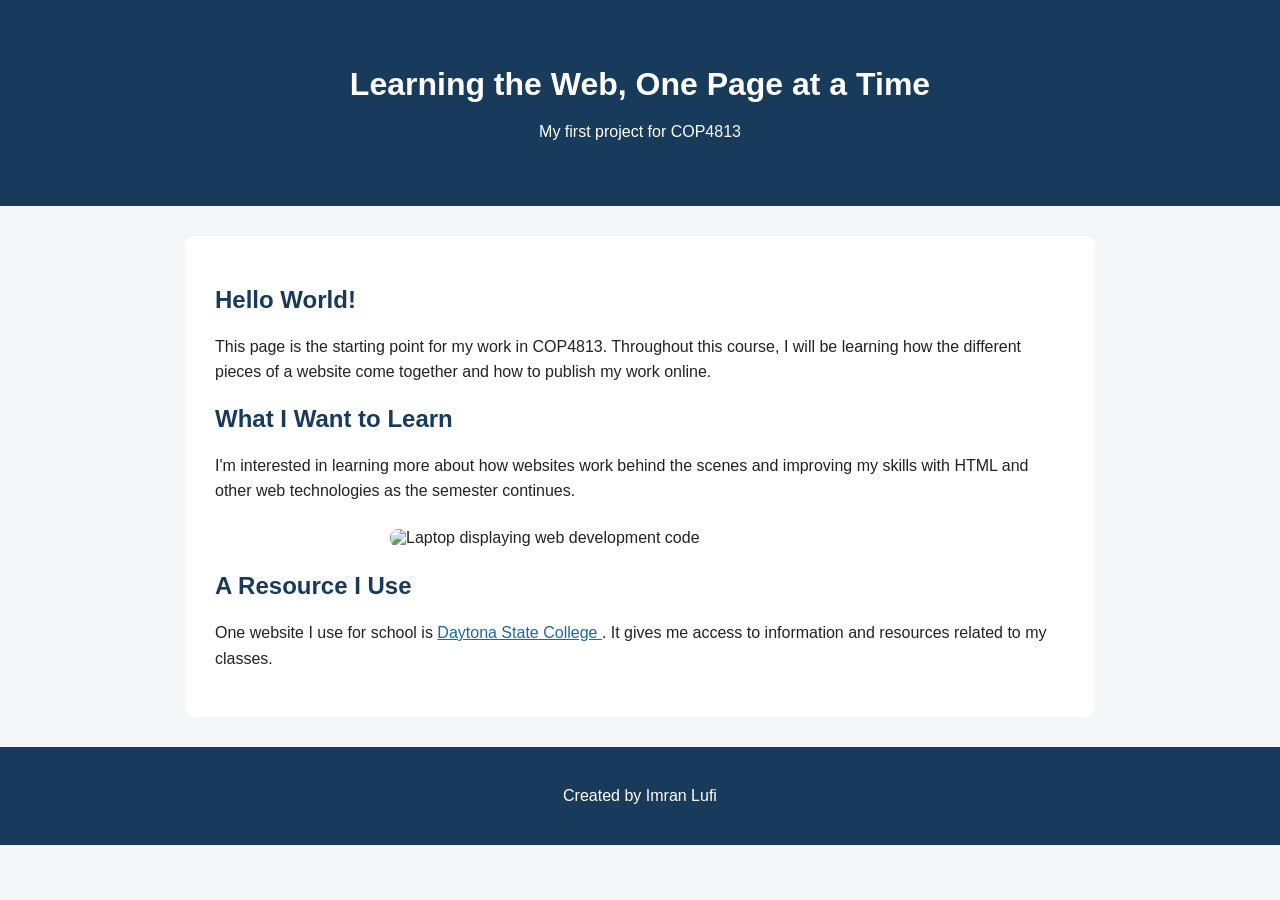
==== index.html @ f6a02bbb "Initial website" ====
<!DOCTYPE html>
<html lang="en">

<head>
    <meta charset="UTF-8">
    <meta name="viewport" content="width=device-width, initial-scale=1.0">

    <title>Imran's COP4813 Website</title>

    <style>
        body {
            font-family: Arial, sans-serif;
            background-color: #f4f6f8;
            color: #222;
            margin: 0;
        }

        header {
            background-color: #183b5b;
            color: white;
            text-align: center;
            padding: 45px 20px;
        }

        header h1 {
            margin-bottom: 8px;
        }

        main {
            max-width: 850px;
            margin: 30px auto;
            background-color: white;
            padding: 30px;
            border-radius: 10px;
        }

        h2 {
            color: #183b5b;
        }

        p {
            line-height: 1.6;
        }

        .web-image {
            display: block;
            width: 100%;
            max-width: 500px;
            margin: 25px auto;
            border-radius: 8px;
        }

        a {
            color: #1769aa;
        }

        footer {
            text-align: center;
            padding: 20px;
            margin-top: 30px;
            background-color: #183b5b;
            color: white;
        }
    </style>
</head>

<body>

    <header>
        <h1>Learning the Web, One Page at a Time</h1>
        <p>My first project for COP4813</p>
    </header>

    <main>

        <h2>Hello World!</h2>

        <p>
            This page is the starting point for my work in COP4813.
            Throughout this course, I will be learning how the different
            pieces of a website come together and how to publish my work online.
        </p>

        <h2>What I Want to Learn</h2>

        <p>
            I'm interested in learning more about how websites work behind
            the scenes and improving my skills with HTML and other web
            technologies as the semester continues.
        </p>

        <img
            class="web-image"
            src="https://images.unsplash.com/photo-1498050108023-c5249f4df085"
            alt="Laptop displaying web development code">

        <h2>A Resource I Use</h2>

        <p>
            One website I use for school is
            <a href="https://www.daytonastate.edu/" target="_blank">
                Daytona State College
            </a>.
            It gives me access to information and resources related to my classes.
        </p>

    </main>

    <footer>
        <p>Created by Imran Lufi</p>
    </footer>

</body>

</html>
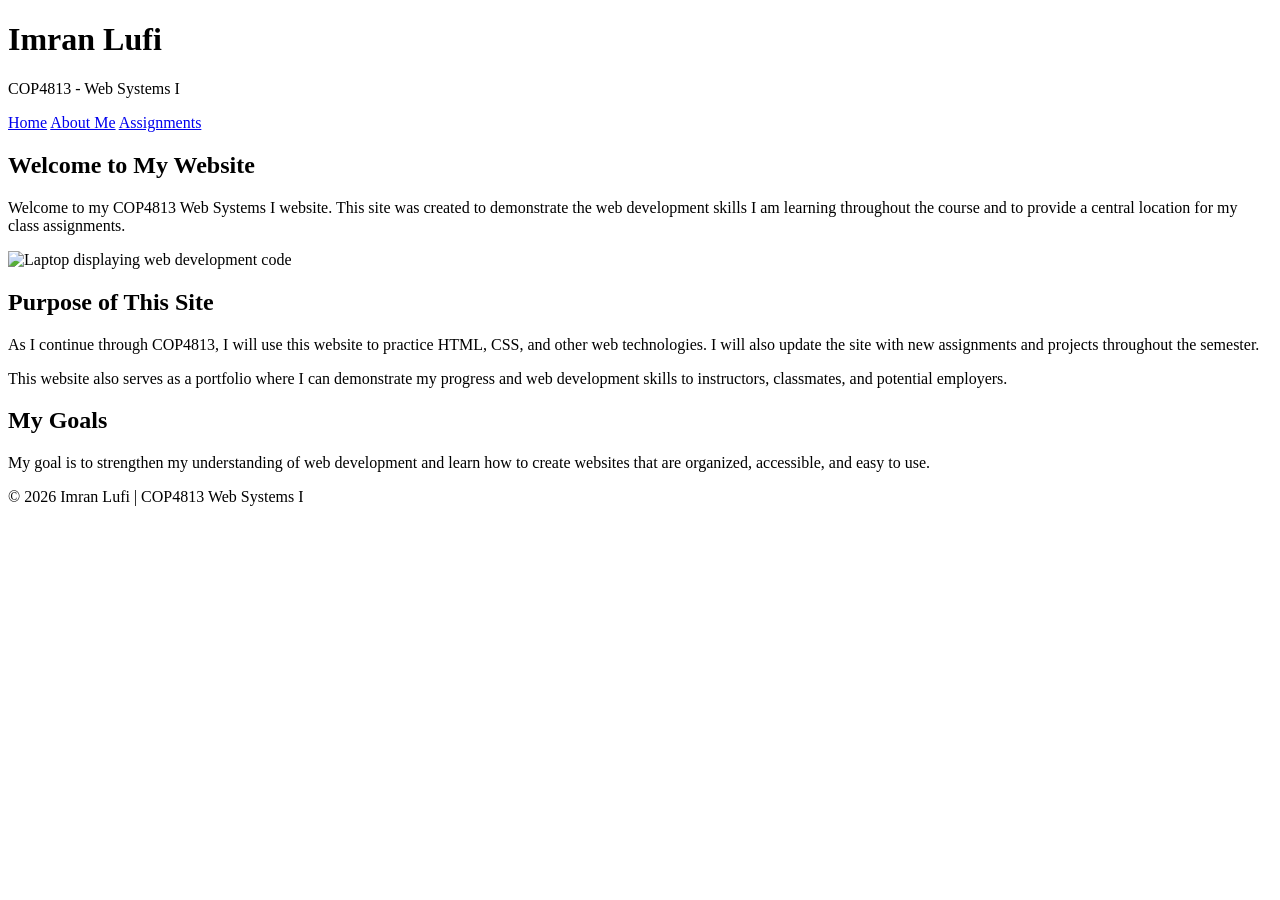
==== commit 21b655e3: "Update homepage for Assignment 2" ====
--- a/index.html
+++ b/index.html
@@ -4,112 +4,73 @@
 <head>
     <meta charset="UTF-8">
     <meta name="viewport" content="width=device-width, initial-scale=1.0">
-
-    <title>Imran's COP4813 Website</title>
-
-    <style>
-        body {
-            font-family: Arial, sans-serif;
-            background-color: #f4f6f8;
-            color: #222;
-            margin: 0;
-        }
-
-        header {
-            background-color: #183b5b;
-            color: white;
-            text-align: center;
-            padding: 45px 20px;
-        }
-
-        header h1 {
-            margin-bottom: 8px;
-        }
-
-        main {
-            max-width: 850px;
-            margin: 30px auto;
-            background-color: white;
-            padding: 30px;
-            border-radius: 10px;
-        }
-
-        h2 {
-            color: #183b5b;
-        }
-
-        p {
-            line-height: 1.6;
-        }
-
-        .web-image {
-            display: block;
-            width: 100%;
-            max-width: 500px;
-            margin: 25px auto;
-            border-radius: 8px;
-        }
-
-        a {
-            color: #1769aa;
-        }
-
-        footer {
-            text-align: center;
-            padding: 20px;
-            margin-top: 30px;
-            background-color: #183b5b;
-            color: white;
-        }
-    </style>
+    <meta name="description" content="Imran Lufi's COP4813 Web Systems I portfolio and course assignments.">
+    <title>Imran Lufi | COP4813</title>
+    <link rel="stylesheet" href="styles.css">
 </head>
 
 <body>
 
     <header>
-        <h1>Learning the Web, One Page at a Time</h1>
-        <p>My first project for COP4813</p>
+        <h1>Imran Lufi</h1>
+        <p>COP4813 - Web Systems I</p>
     </header>
 
+    <nav aria-label="Main navigation">
+        <a href="index.html">Home</a>
+        <a href="about.html">About Me</a>
+        <a href="assignments.html">Assignments</a>
+    </nav>
+
     <main>
+        <section>
+            <h2>Welcome to My Website</h2>
 
-        <h2>Hello World!</h2>
+            <p>
+                Welcome to my COP4813 Web Systems I website. This site was
+                created to demonstrate the web development skills I am learning
+                throughout the course and to provide a central location for my
+                class assignments.
+            </p>
 
-        <p>
-            This page is the starting point for my work in COP4813.
-            Throughout this course, I will be learning how the different
-            pieces of a website come together and how to publish my work online.
-        </p>
+            <img
+                class="web-image"
+                src="https://images.unsplash.com/photo-1498050108023-c5249f4df085"
+                alt="Laptop displaying web development code">
+        </section>
 
-        <h2>What I Want to Learn</h2>
+        <section>
+            <h2>Purpose of This Site</h2>
 
-        <p>
-            I'm interested in learning more about how websites work behind
-            the scenes and improving my skills with HTML and other web
-            technologies as the semester continues.
-        </p>
+            <p>
+                As I continue through COP4813, I will use this website to
+                practice HTML, CSS, and other web technologies. I will also
+                update the site with new assignments and projects throughout
+                the semester.
+            </p>
 
-        <img
-            class="web-image"
-            src="https://images.unsplash.com/photo-1498050108023-c5249f4df085"
-            alt="Laptop displaying web development code">
+            <p>
+                This website also serves as a portfolio where I can demonstrate
+                my progress and web development skills to instructors,
+                classmates, and potential employers.
+            </p>
+        </section>
 
-        <h2>A Resource I Use</h2>
+        <section>
+            <h2>My Goals</h2>
 
-        <p>
-            One website I use for school is
-            <a href="https://www.daytonastate.edu/" target="_blank">
-                Daytona State College
-            </a>.
-            It gives me access to information and resources related to my classes.
-        </p>
-
+            <p>
+                My goal is to strengthen my understanding of web development
+                and learn how to create websites that are organized,
+                accessible, and easy to use.
+            </p>
+        </section>
     </main>
 
     <footer>
-        <p>Created by Imran Lufi</p>
+        <p>&copy; 2026 Imran Lufi | COP4813 Web Systems I</p>
     </footer>
 
 </body>
 
-</html>+</html>
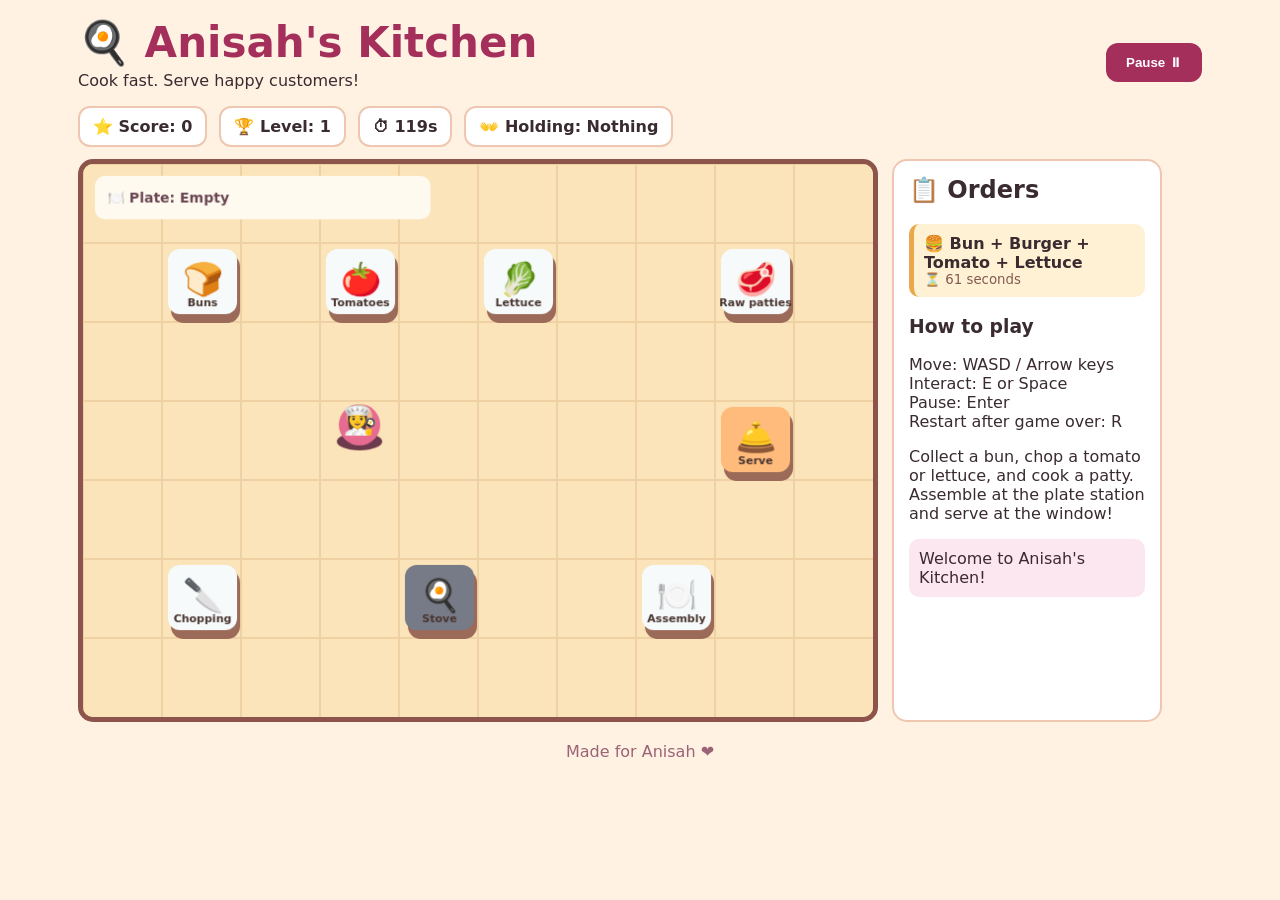
==== commit 04ea9df3: "Add files via upload" ====
--- a/index.html
+++ b/index.html
@@ -1,76 +1 @@
-<!DOCTYPE html>
-<html lang="en">
-
-<head>
-    <meta charset="UTF-8">
-    <meta name="viewport" content="width=device-width, initial-scale=1.0">
-    <meta name="description" content="Imran Lufi's COP4813 Web Systems I portfolio and course assignments.">
-    <title>Imran Lufi | COP4813</title>
-    <link rel="stylesheet" href="styles.css">
-</head>
-
-<body>
-
-    <header>
-        <h1>Imran Lufi</h1>
-        <p>COP4813 - Web Systems I</p>
-    </header>
-
-    <nav aria-label="Main navigation">
-        <a href="index.html">Home</a>
-        <a href="about.html">About Me</a>
-        <a href="assignments.html">Assignments</a>
-    </nav>
-
-    <main>
-        <section>
-            <h2>Welcome to My Website</h2>
-
-            <p>
-                Welcome to my COP4813 Web Systems I website. This site was
-                created to demonstrate the web development skills I am learning
-                throughout the course and to provide a central location for my
-                class assignments.
-            </p>
-
-            <img
-                class="web-image"
-                src="https://images.unsplash.com/photo-1498050108023-c5249f4df085"
-                alt="Laptop displaying web development code">
-        </section>
-
-        <section>
-            <h2>Purpose of This Site</h2>
-
-            <p>
-                As I continue through COP4813, I will use this website to
-                practice HTML, CSS, and other web technologies. I will also
-                update the site with new assignments and projects throughout
-                the semester.
-            </p>
-
-            <p>
-                This website also serves as a portfolio where I can demonstrate
-                my progress and web development skills to instructors,
-                classmates, and potential employers.
-            </p>
-        </section>
-
-        <section>
-            <h2>My Goals</h2>
-
-            <p>
-                My goal is to strengthen my understanding of web development
-                and learn how to create websites that are organized,
-                accessible, and easy to use.
-            </p>
-        </section>
-    </main>
-
-    <footer>
-        <p>&copy; 2026 Imran Lufi | COP4813 Web Systems I</p>
-    </footer>
-
-</body>
-
-</html>
+<!doctype html><html lang="en"><head><meta charset="utf-8"><meta name="viewport" content="width=device-width,initial-scale=1"><title>Anisah's Kitchen</title><link rel="stylesheet" href="style.css"></head><body><main><header><div><h1>🍳 Anisah's Kitchen</h1><p>Cook fast. Serve happy customers!</p></div><button id="pause">Pause ⏸</button></header><section class="hud"><span id="score">⭐ Score: 0</span><span id="level">🏆 Level: 1</span><span id="time">⏱ 120s</span><span id="held">👐 Holding: Nothing</span></section><div class="game"><canvas id="game" width="800" height="560" aria-label="Top-down cooking game"></canvas><aside><h2>📋 Orders</h2><div id="orders"></div><h3>How to play</h3><p>Move: WASD / Arrow keys<br>Interact: E or Space<br>Pause: Enter<br>Restart after game over: R</p><p>Collect a bun, chop a tomato or lettuce, and cook a patty. Assemble at the plate station and serve at the window!</p><p id="message" aria-live="polite">Welcome to Anisah's Kitchen!</p></aside></div><footer>Made for Anisah ❤️</footer></main><script src="game.js"></script></body></html>
--- a/style.css
+++ b/style.css
@@ -0,0 +1 @@
+*{box-sizing:border-box}body{margin:0;background:#fff2e3;color:#392b30;font-family:system-ui,Arial,sans-serif}main{max-width:1160px;margin:auto;padding:18px}header{display:flex;justify-content:space-between;align-items:center}h1{margin:0;color:#a52f5b;font-size:clamp(26px,4vw,42px)}header p{margin:4px 0 16px}button{background:#a52f5b;color:white;border:0;border-radius:12px;padding:12px 20px;font-weight:bold;cursor:pointer}.hud{display:flex;gap:12px;flex-wrap:wrap;margin-bottom:12px}.hud span{background:white;border:2px solid #efc7b0;border-radius:12px;padding:9px 13px;font-weight:700}.game{display:grid;grid-template-columns:minmax(0,800px) 270px;gap:14px}canvas{display:block;width:100%;height:auto;background:#ffdfaa;border:5px solid #8c544b;border-radius:15px}aside{background:white;border:2px solid #efc7b0;border-radius:15px;padding:15px}aside h2{margin-top:0}.order{background:#fff2d4;border-radius:10px;padding:10px;margin-bottom:9px;border-left:5px solid #e9a94a}.order small{display:block;color:#855a51}#message{background:#fce6ef;border-radius:10px;padding:10px;min-height:54px}footer{text-align:center;padding:20px;color:#9b6376}@media(max-width:850px){.game{grid-template-columns:1fr}aside{display:grid;grid-template-columns:1fr 1fr;gap:8px}aside h2,#orders{grid-column:1/-1}}@media(max-width:480px){aside{display:block}main{padding:8px}}
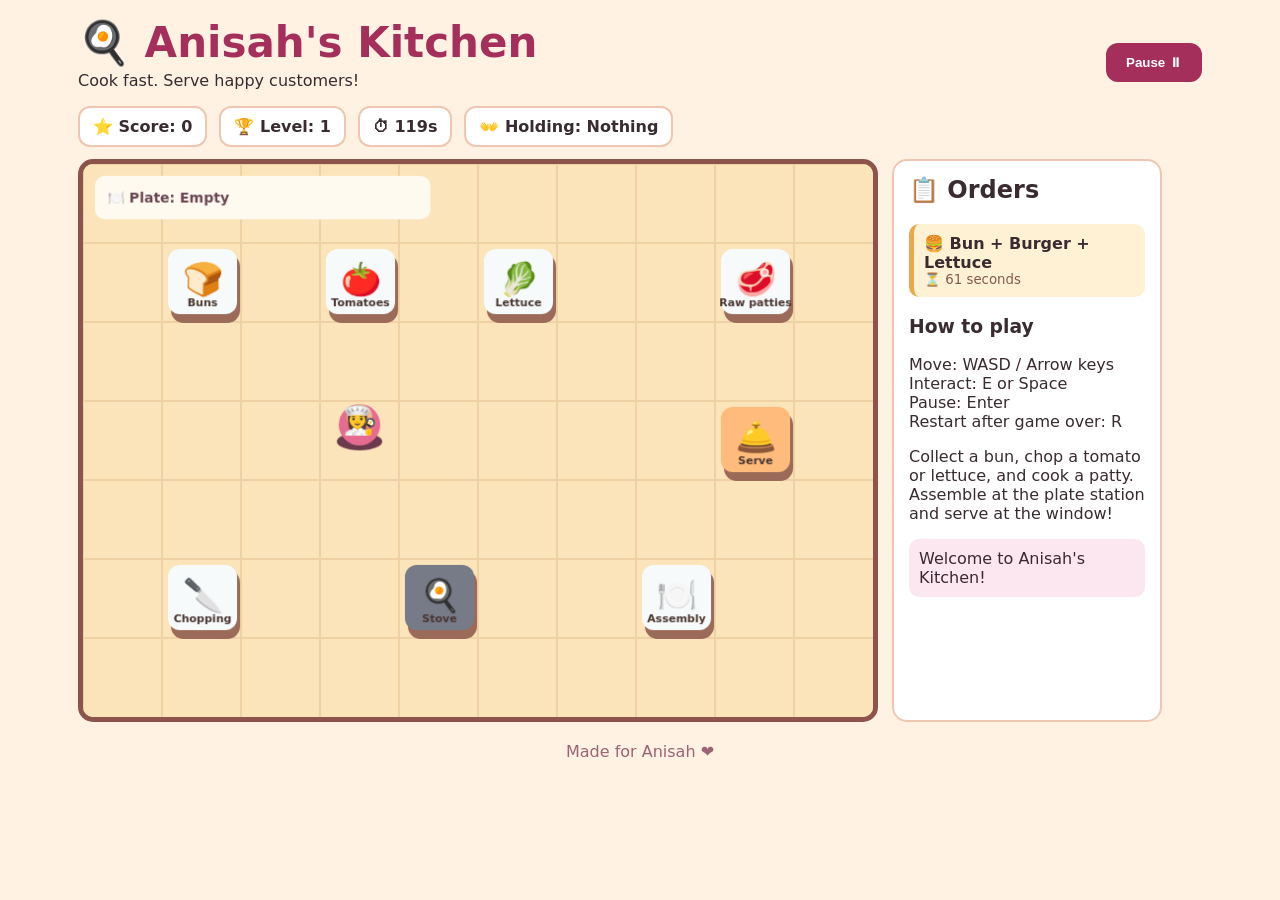
==== commit ca1183ef: "Add files via upload" ====
--- a/index.html
+++ b/index.html
@@ -1 +1,39 @@
-<!doctype html><html lang="en"><head><meta charset="utf-8"><meta name="viewport" content="width=device-width,initial-scale=1"><title>Anisah's Kitchen</title><link rel="stylesheet" href="style.css"></head><body><main><header><div><h1>🍳 Anisah's Kitchen</h1><p>Cook fast. Serve happy customers!</p></div><button id="pause">Pause ⏸</button></header><section class="hud"><span id="score">⭐ Score: 0</span><span id="level">🏆 Level: 1</span><span id="time">⏱ 120s</span><span id="held">👐 Holding: Nothing</span></section><div class="game"><canvas id="game" width="800" height="560" aria-label="Top-down cooking game"></canvas><aside><h2>📋 Orders</h2><div id="orders"></div><h3>How to play</h3><p>Move: WASD / Arrow keys<br>Interact: E or Space<br>Pause: Enter<br>Restart after game over: R</p><p>Collect a bun, chop a tomato or lettuce, and cook a patty. Assemble at the plate station and serve at the window!</p><p id="message" aria-live="polite">Welcome to Anisah's Kitchen!</p></aside></div><footer>Made for Anisah ❤️</footer></main><script src="game.js"></script></body></html>
+<!DOCTYPE html>
+<html lang="en">
+<head>
+  <meta charset="UTF-8">
+  <meta name="viewport" content="width=device-width, initial-scale=1.0">
+  <title>Anisah’s Kitchen</title>
+  <link rel="stylesheet" href="style.css?v=2">
+  <script src="game.js?v=2" defer></script>
+</head>
+<body>
+  <main>
+    <header>
+      <div>
+        <h1>🍳 Anisah's Kitchen</h1>
+        <p>Cook fast. Serve happy customers!</p>
+      </div>
+      <button id="pause" type="button">Pause ⏸</button>
+    </header>
+    <section class="hud" aria-label="Game status">
+      <span id="score">⭐ Score: 0</span>
+      <span id="level">🏆 Level: 1</span>
+      <span id="time">⏱ 120s</span>
+      <span id="held">👐 Holding: Nothing</span>
+    </section>
+    <div class="game">
+      <canvas id="game" width="800" height="560" aria-label="Anisah's Kitchen game area">Your browser needs canvas support to play.</canvas>
+      <aside>
+        <h2>📋 Orders</h2>
+        <div id="orders"></div>
+        <h3>How to play</h3>
+        <p>Move: WASD / Arrow keys<br>Interact: E or Space<br>Pause: Enter<br>Restart after game over: R</p>
+        <p>Collect a bun, chop a tomato or lettuce, and cook a patty. Assemble at the plate station and serve at the window!</p>
+        <p id="message" aria-live="polite">Welcome to Anisah's Kitchen!</p>
+      </aside>
+    </div>
+    <footer>Made for Anisah ❤️</footer>
+  </main>
+</body>
+</html>
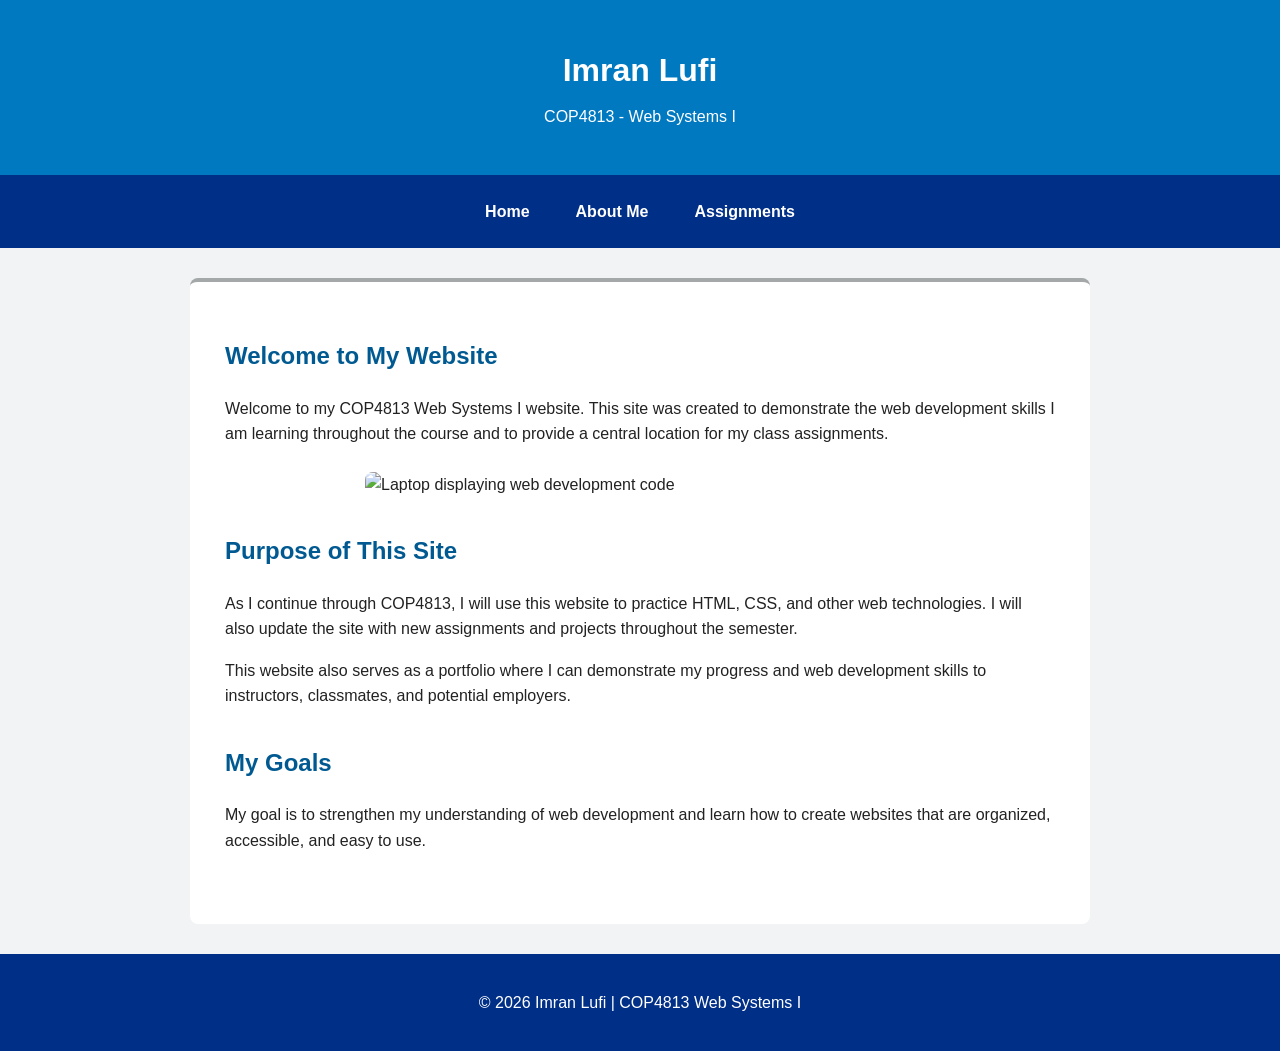
==== commit 7cf3a6dc: "Update index.html" ====
--- a/index.html
+++ b/index.html
@@ -1,39 +1,76 @@
 <!DOCTYPE html>
 <html lang="en">
+
 <head>
-  <meta charset="UTF-8">
-  <meta name="viewport" content="width=device-width, initial-scale=1.0">
-  <title>Anisah’s Kitchen</title>
-  <link rel="stylesheet" href="style.css?v=2">
-  <script src="game.js?v=2" defer></script>
+    <meta charset="UTF-8">
+    <meta name="viewport" content="width=device-width, initial-scale=1.0">
+    <meta name="description" content="Imran Lufi's COP4813 Web Systems I portfolio and course assignments.">
+    <title>Imran Lufi | COP4813</title>
+    <link rel="stylesheet" href="styles.css">
 </head>
+
 <body>
-  <main>
+
     <header>
-      <div>
-        <h1>🍳 Anisah's Kitchen</h1>
-        <p>Cook fast. Serve happy customers!</p>
-      </div>
-      <button id="pause" type="button">Pause ⏸</button>
+        <h1>Imran Lufi</h1>
+        <p>COP4813 - Web Systems I</p>
     </header>
-    <section class="hud" aria-label="Game status">
-      <span id="score">⭐ Score: 0</span>
-      <span id="level">🏆 Level: 1</span>
-      <span id="time">⏱ 120s</span>
-      <span id="held">👐 Holding: Nothing</span>
-    </section>
-    <div class="game">
-      <canvas id="game" width="800" height="560" aria-label="Anisah's Kitchen game area">Your browser needs canvas support to play.</canvas>
-      <aside>
-        <h2>📋 Orders</h2>
-        <div id="orders"></div>
-        <h3>How to play</h3>
-        <p>Move: WASD / Arrow keys<br>Interact: E or Space<br>Pause: Enter<br>Restart after game over: R</p>
-        <p>Collect a bun, chop a tomato or lettuce, and cook a patty. Assemble at the plate station and serve at the window!</p>
-        <p id="message" aria-live="polite">Welcome to Anisah's Kitchen!</p>
-      </aside>
-    </div>
-    <footer>Made for Anisah ❤️</footer>
-  </main>
+
+    <nav aria-label="Main navigation">
+        <a href="index.html">Home</a>
+        <a href="about.html">About Me</a>
+        <a href="assignments.html">Assignments</a>
+    </nav>
+
+    <main>
+        <section>
+            <h2>Welcome to My Website</h2>
+
+            <p>
+                Welcome to my COP4813 Web Systems I website. This site was
+                created to demonstrate the web development skills I am learning
+                throughout the course and to provide a central location for my
+                class assignments.
+            </p>
+
+            <img
+                class="web-image"
+                src="https://images.unsplash.com/photo-1498050108023-c5249f4df085"
+                alt="Laptop displaying web development code">
+        </section>
+
+        <section>
+            <h2>Purpose of This Site</h2>
+
+            <p>
+                As I continue through COP4813, I will use this website to
+                practice HTML, CSS, and other web technologies. I will also
+                update the site with new assignments and projects throughout
+                the semester.
+            </p>
+
+            <p>
+                This website also serves as a portfolio where I can demonstrate
+                my progress and web development skills to instructors,
+                classmates, and potential employers.
+            </p>
+        </section>
+
+        <section>
+            <h2>My Goals</h2>
+
+            <p>
+                My goal is to strengthen my understanding of web development
+                and learn how to create websites that are organized,
+                accessible, and easy to use.
+            </p>
+        </section>
+    </main>
+
+    <footer>
+        <p>&copy; 2026 Imran Lufi | COP4813 Web Systems I</p>
+    </footer>
+
 </body>
+
 </html>
--- a/styles.css
+++ b/styles.css
@@ -0,0 +1,174 @@
+
+/* General Website Styling */
+
+* {
+    box-sizing: border-box;
+}
+
+body {
+    font-family: Arial, Helvetica, sans-serif;
+    margin: 0;
+    background-color: #f1f3f5;
+    color: #222222;
+    line-height: 1.6;
+}
+
+/* Header */
+
+header {
+    background-color: #0079C1;
+    color: #ffffff;
+    text-align: center;
+    padding: 45px 20px;
+}
+
+header h1 {
+    margin: 0 0 8px;
+}
+
+header p {
+    margin: 0;
+}
+
+/* Navigation */
+
+nav {
+    background-color: #002F87;
+    display: flex;
+    justify-content: center;
+    flex-wrap: wrap;
+    gap: 10px;
+    padding: 14px;
+}
+
+nav a {
+    color: #ffffff;
+    text-decoration: none;
+    font-weight: bold;
+    display: inline-flex;
+    align-items: center;
+    justify-content: center;
+    min-height: 44px;
+    padding: 10px 18px;
+    border-radius: 4px;
+}
+
+nav a:hover,
+nav a:focus-visible {
+    background-color: #ffffff;
+    color: #002F87;
+}
+
+/* Main Content */
+
+main {
+    width: calc(100% - 30px);
+    max-width: 900px;
+    margin: 30px auto;
+    background-color: #ffffff;
+    padding: 35px;
+    border-radius: 8px;
+    border-top: 4px solid #A5A8A9;
+}
+
+section {
+    margin-bottom: 35px;
+}
+
+h2 {
+    color: #005A91;
+}
+
+/* Images */
+
+.web-image {
+    display: block;
+    width: 100%;
+    max-width: 550px;
+    height: auto;
+    margin: 25px auto;
+    border-radius: 8px;
+}
+
+/* Links */
+
+main a {
+    color: #005A91;
+}
+
+main a:focus,
+main a:hover {
+    text-decoration: none;
+}
+
+/* Footer */
+
+footer {
+    background-color: #002F87;
+    color: #ffffff;
+    text-align: center;
+    padding: 20px;
+    margin-top: 30px;
+}
+
+/* Mobile Layout */
+
+@media (max-width: 600px) {
+
+    header {
+        padding: 28px 15px;
+    }
+
+    header h1 {
+        font-size: 1.8rem;
+    }
+
+    nav {
+        flex-direction: column;
+        align-items: stretch;
+        gap: 6px;
+        padding: 12px 15px;
+    }
+
+    nav a {
+        width: 100%;
+        min-height: 48px;
+        margin: 0;
+        padding: 12px;
+        text-align: center;
+    }
+
+    main {
+        width: calc(100% - 20px);
+        margin: 15px auto;
+        padding: 20px;
+    }
+
+    h2 {
+        font-size: 1.35rem;
+    }
+
+    .web-image {
+        width: 100%;
+        height: auto;
+        margin: 20px auto;
+    }
+
+    footer {
+        padding: 18px 12px;
+        font-size: 0.9rem;
+    }
+}
+
+/* Extra Small Phone Screens */
+
+@media (max-width: 360px) {
+
+    header h1 {
+        font-size: 1.5rem;
+    }
+
+    main {
+        padding: 15px;
+    }
+}
